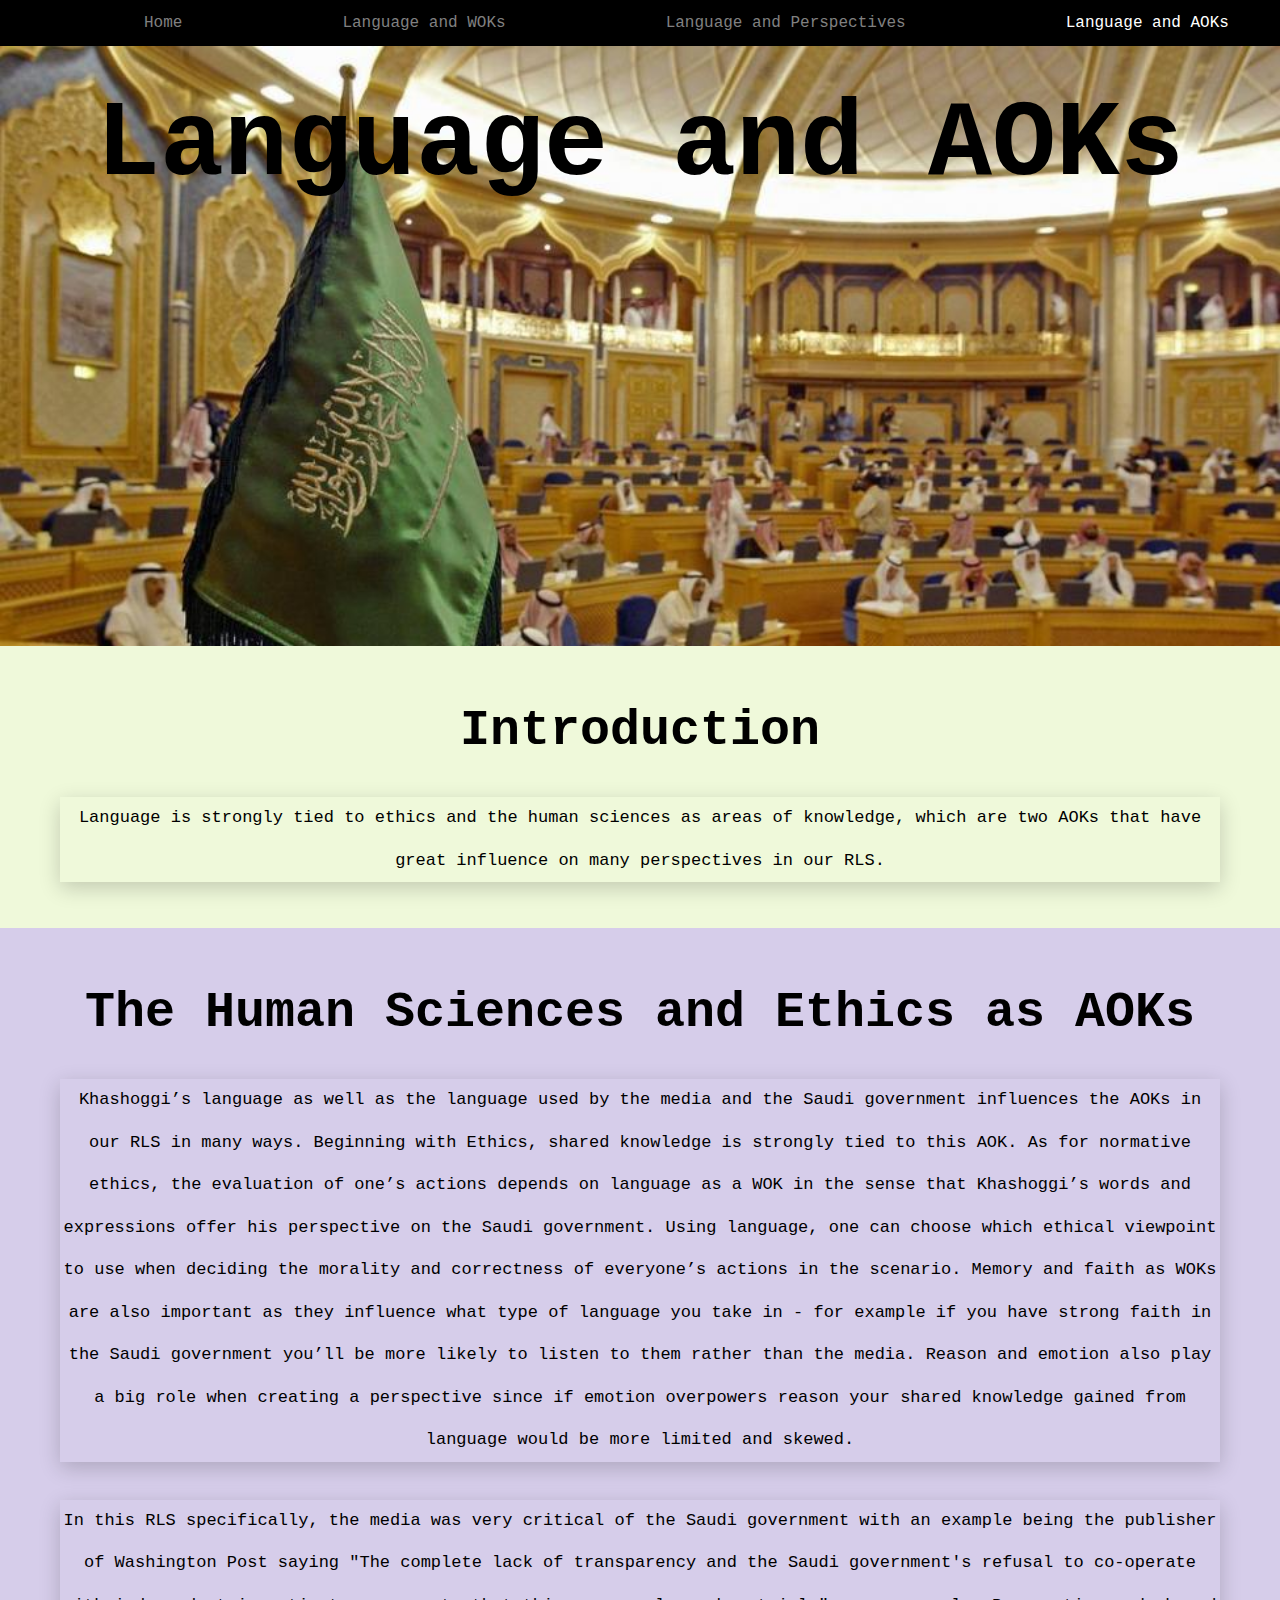
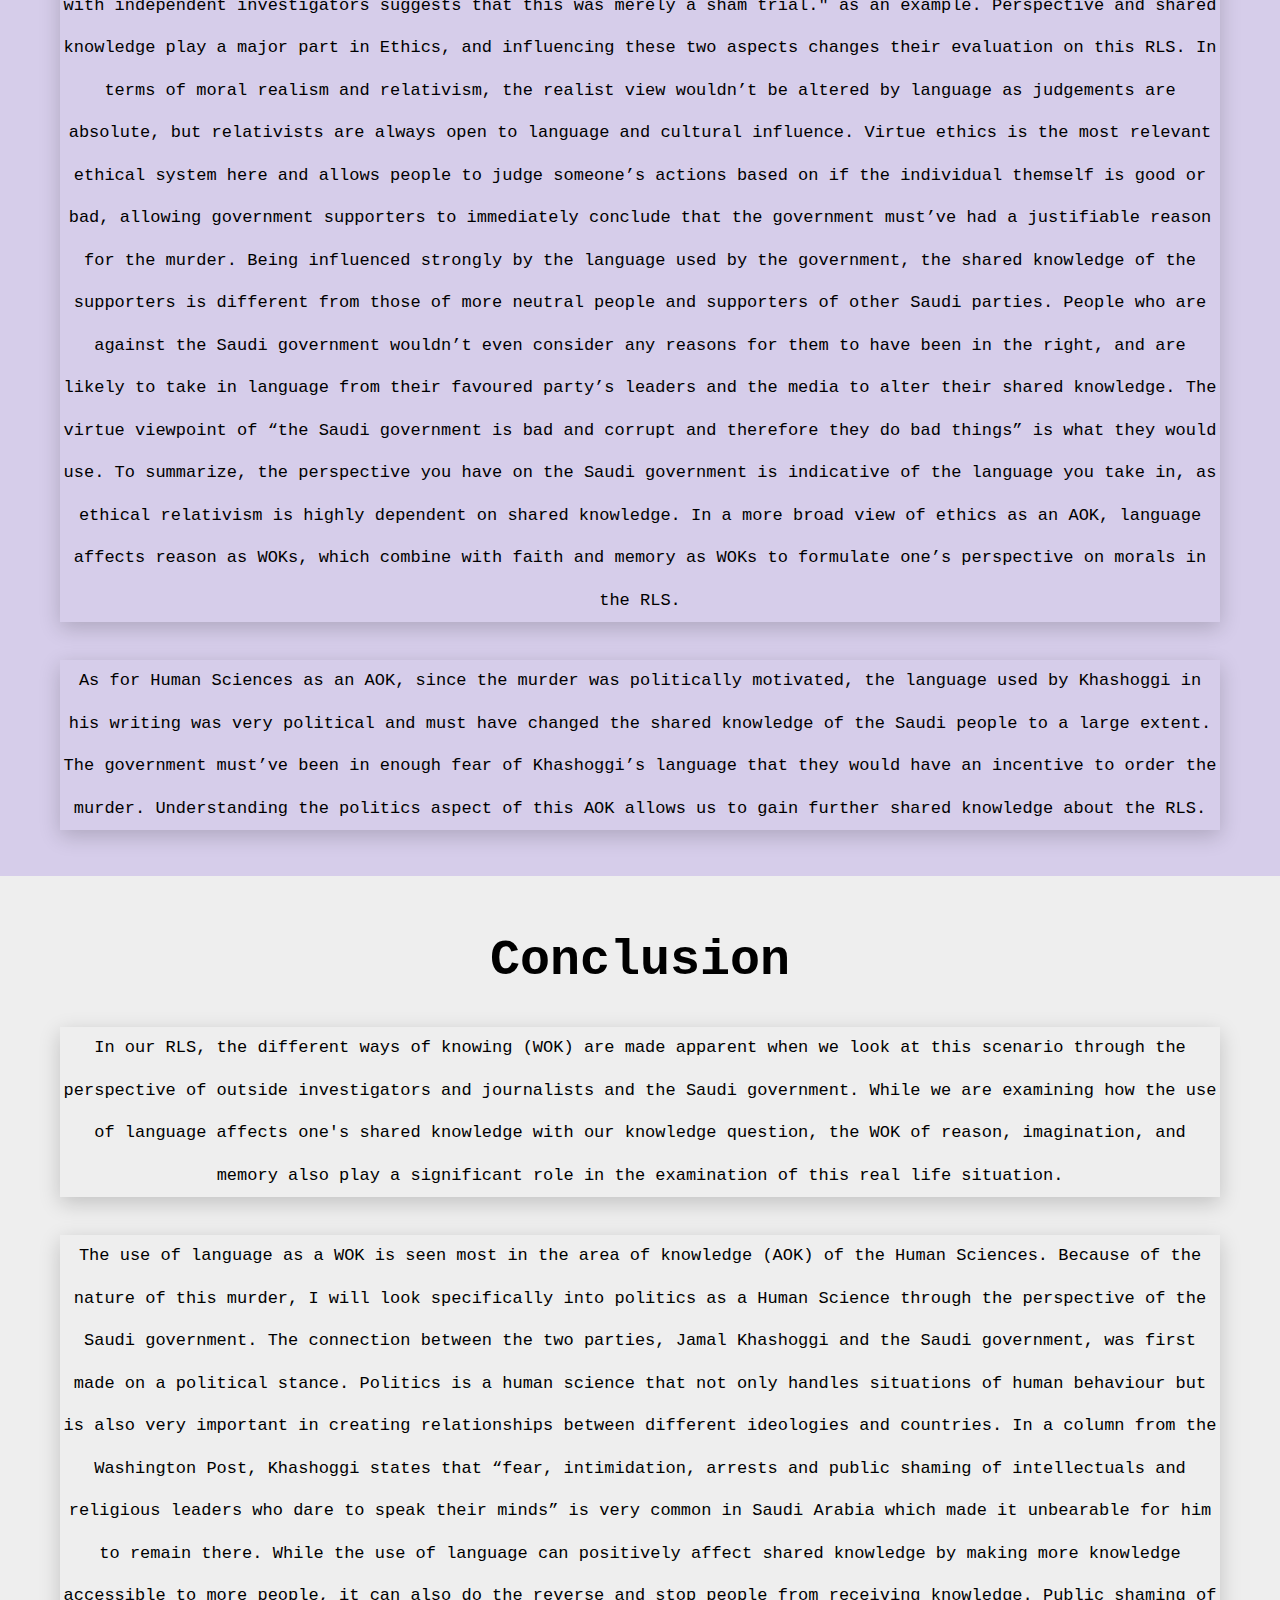
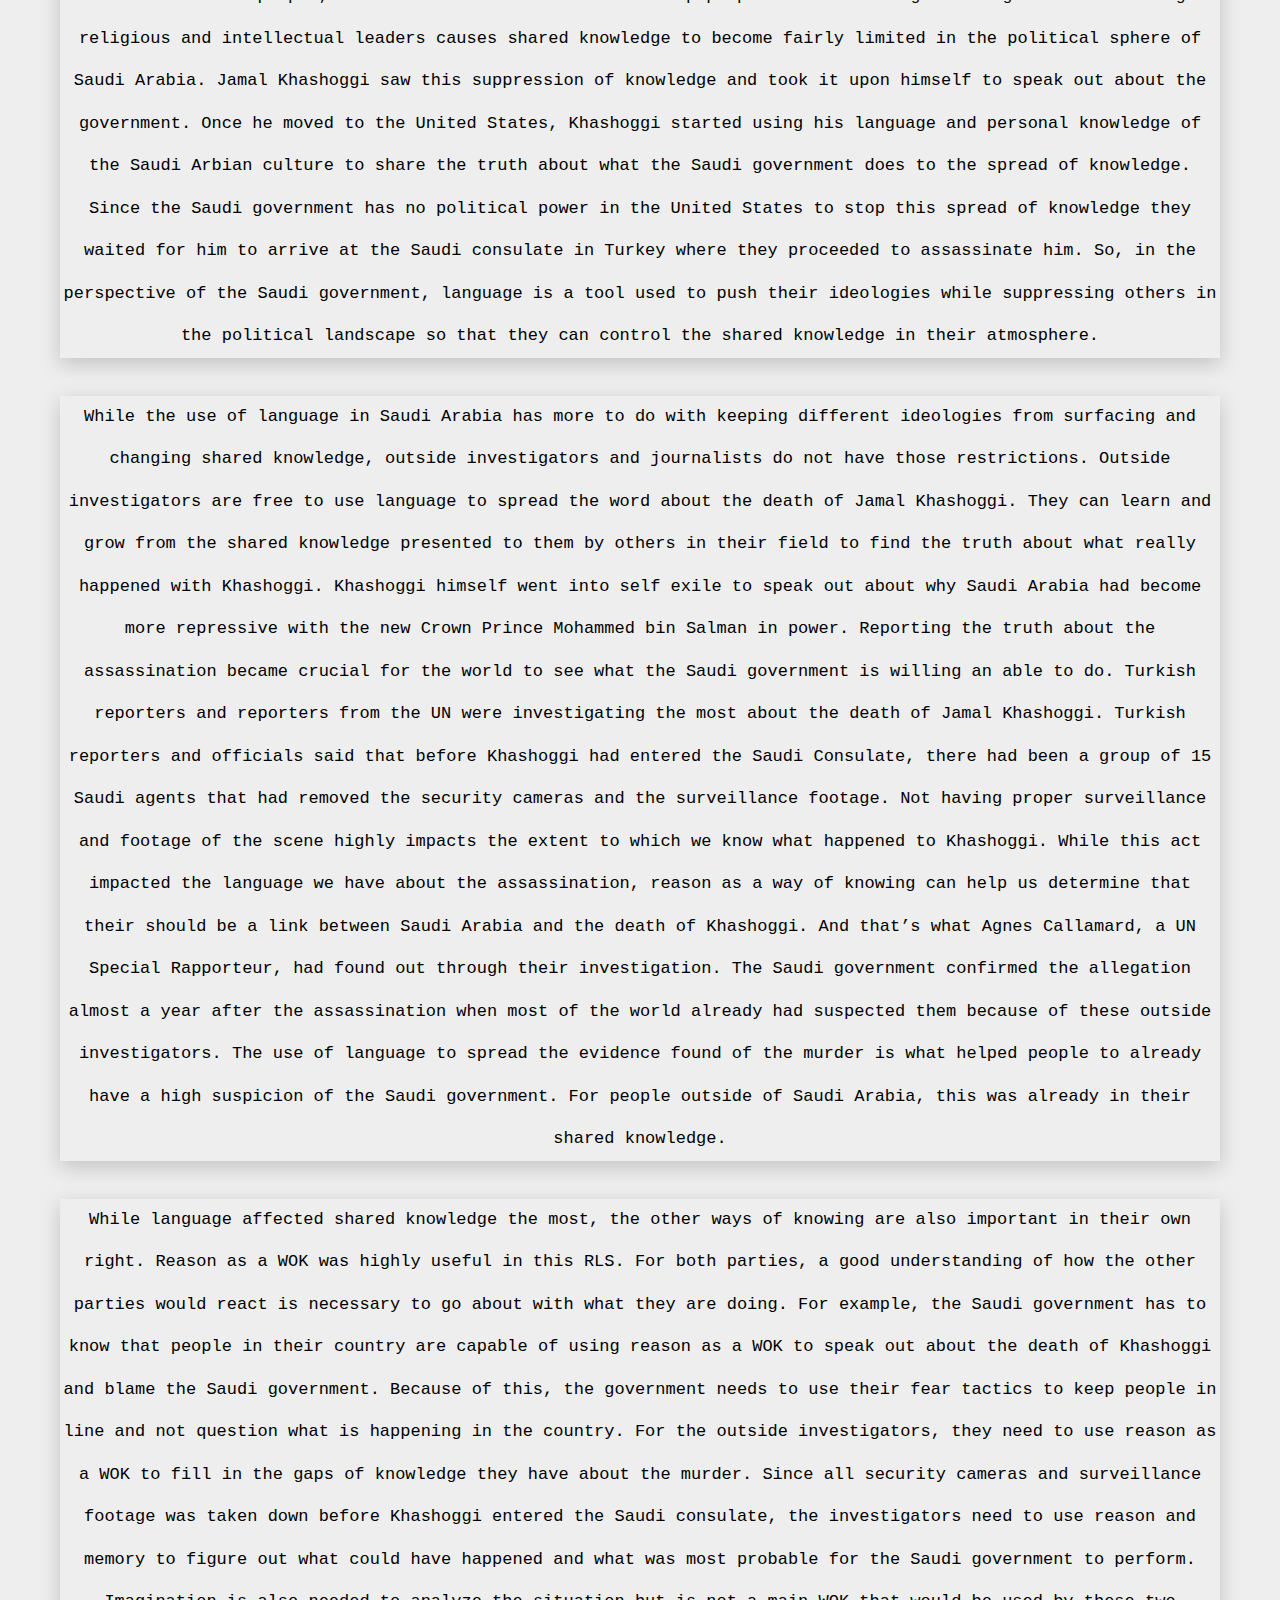
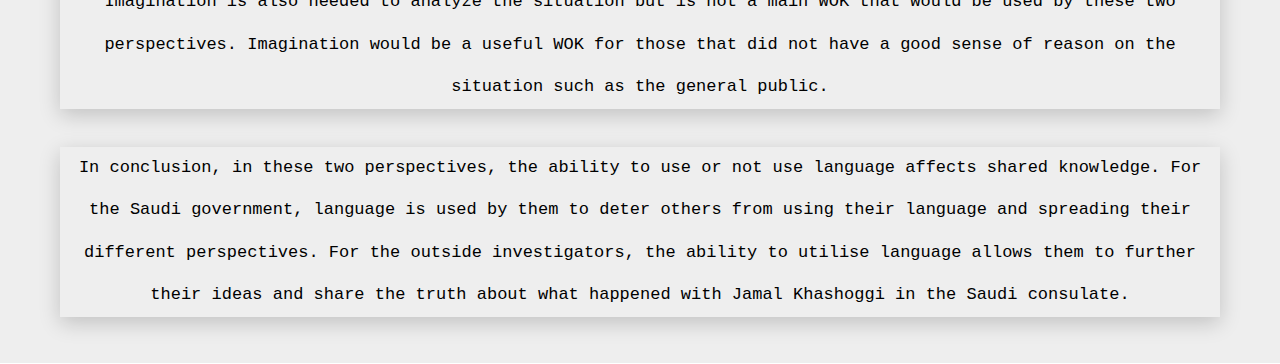
==== index4.html @ 9a2a2fa1 "Add files via upload" ====
<!DOCTYPE html>
<html lang= "en">
<head>
	<title>Jamal Khashoggi</title>
	<link rel="stylesheet" type="text/css" href="basic.css"/>
	<meta charset="UTF-8"/>
</head>
<body>
	<div class = "none">
		<div class="topnav" id="myTopnav">
			<a href="index.html">Home</a>
			<a href="index2.html" class="active">Language and WOKs</a>
			<a href="index3.html">Language and Perspectives</a>
			<a style = "color:white" href="index4.html">Language and AOKs</a>
		</div>
	</div>
	<h1 class = "wildlife">Language and AOKs</h1>
	<div class = "lightblue">
	<br>
		<h2 class = "regular">Introduction</h2>
		<p class = "reg">Language is strongly tied to ethics and the human sciences as areas of knowledge, which are two AOKs that have great influence on many perspectives in 
		our RLS.</p>
		<br><br>
	</div>
	<div class = "soap">
	<br>
		<h2 class = "regular">The Human Sciences and Ethics as AOKs</h2>
		<p class = "reg">Khashoggi’s language as well as the language used by the media and the Saudi government influences the AOKs in our RLS in many ways. Beginning with Ethics, 
		shared knowledge is strongly tied to this AOK. As for normative ethics, the evaluation of one’s actions depends on language as a WOK in the sense that Khashoggi’s words and 
		expressions offer his perspective on the Saudi government. Using language, one can choose which ethical viewpoint to use when deciding the morality and correctness of 
		everyone’s actions in the scenario. Memory and faith as WOKs are also important as they influence what type of language you take in - for example if you have strong faith in 
		the Saudi government you’ll be more likely to listen to them rather than the media. Reason and emotion also play a big role when creating a perspective since if emotion 
		overpowers reason your shared knowledge gained from language would be more limited and skewed.</p>
		<br>
		<p class = "reg">In this RLS specifically, the media was very critical of the Saudi government with an example being the publisher of Washington Post saying "The complete
		lack of transparency and the Saudi government's refusal to co-operate with independent investigators suggests that this was merely a sham trial." as an example. 
		Perspective and shared knowledge play a major part in Ethics, and influencing these two aspects changes their evaluation on this RLS. In terms of moral realism and 
		relativism, the realist view wouldn’t be altered by language as judgements are absolute, but relativists are always open to language and cultural influence. Virtue ethics is 
		the most relevant ethical system here and allows people to judge someone’s actions based on if the individual themself is good or bad, allowing government supporters to
		immediately conclude that the government must’ve had a justifiable reason for the murder. Being influenced strongly by the language used by the government, the shared 
		knowledge of the supporters is different from those of more neutral people and supporters of other Saudi parties. People who are against the Saudi government wouldn’t even 
		consider any reasons for them to have been in the right, and are likely to take in language from their favoured party’s leaders and the media to alter their shared knowledge.
		The virtue viewpoint of “the Saudi government is bad and corrupt and therefore they do bad things” is what they would use. To summarize, the perspective you have on the 
		Saudi government is indicative of the language you take in, as ethical relativism is highly dependent on shared knowledge. In a more broad view of ethics as an AOK, language 
		affects reason as WOKs, which combine with faith and memory as WOKs to formulate one’s perspective on morals in the RLS. </p>
		<br>
		<p class = "reg">As for Human Sciences as an AOK, since the murder was politically motivated, the language used by Khashoggi in his writing was very political and must have 
		changed the shared knowledge of the Saudi people to a large extent.  The government must’ve been in enough fear of Khashoggi’s language that they would have an incentive to 
		order the murder.  Understanding the politics aspect of this AOK allows us to gain further shared knowledge about the RLS.</p>
		<br><br>
	</div>
	<div class = "green">
	<br>
		<h2 class = "regular">Conclusion</h2>
		<p class = "reg">In our RLS, the different ways of knowing (WOK) are made apparent when we look at this scenario through the perspective of outside investigators and 
		journalists and the Saudi government. While we are examining how the use of language affects one's shared knowledge with our knowledge question, the WOK of reason, 
		imagination, and memory also play a significant role in the examination of this real life situation.  </p>
		<br>
		<p class = "reg">The use of language as a WOK is seen most in the area of knowledge (AOK) of the Human Sciences. Because of the nature of this murder, I will look 
		specifically into politics as a Human Science through the perspective of the Saudi government. The connection between the two parties, Jamal Khashoggi and the Saudi 
		government, was first made on a political stance. Politics is a human science that not only handles situations of human behaviour but is also very important in creating 
		relationships between different ideologies and countries. In a column from the Washington Post, Khashoggi states that “fear, intimidation, arrests and public shaming of 
		intellectuals and religious leaders who dare to speak their minds” is very common in Saudi Arabia which made it unbearable for him to remain there. While the use of 
		language can positively affect shared knowledge by making more knowledge accessible to more people, it can also do the reverse and stop people from receiving knowledge. 
		Public shaming of religious and intellectual leaders causes shared knowledge to become fairly limited in the political sphere of Saudi Arabia. Jamal Khashoggi saw this 
		suppression of knowledge and took it upon himself to speak out about the government. Once he moved to the United States, Khashoggi started using his language and personal 
		knowledge of the Saudi Arbian culture to share the truth about what the Saudi government does to the spread of knowledge. Since the Saudi government has no political power 
		in the United States to stop this spread of knowledge they waited for him to arrive at the Saudi consulate in Turkey where they proceeded to assassinate him. So, in the 
		perspective of the Saudi government, language is a tool used to push their ideologies while suppressing others in the political landscape so that they can control the shared 
		knowledge in their atmosphere. </p>
		<br>
		<p class = "reg">While the use of language in Saudi Arabia has more to do with keeping different ideologies from surfacing and changing shared knowledge, outside 
		investigators and journalists do not have those restrictions. Outside investigators are free to use language to spread the word about the death of Jamal Khashoggi. 
		They can learn and grow from the shared knowledge presented to them by others in their field to find the truth about what really happened with Khashoggi. Khashoggi himself 
		went into self exile to speak out about why Saudi Arabia had become more repressive with the new Crown Prince Mohammed bin Salman in power. Reporting the truth about the 
		assassination became crucial for the world to see what the Saudi government is willing an able to do. Turkish reporters and reporters from the UN were investigating the most 
		about the death of Jamal Khashoggi. Turkish reporters and officials said that before Khashoggi had entered the Saudi Consulate, there had been a group of 15 Saudi agents 
		that had removed the security cameras and the surveillance footage. Not having proper surveillance and footage of the scene highly impacts the extent to which we know what 
		happened to Khashoggi. While this act impacted the language we have about the assassination, reason as a way of knowing can help us determine that their should be a link
		between Saudi Arabia and the death of Khashoggi. And that’s what Agnes Callamard, a UN Special Rapporteur, had found out through their investigation. The Saudi government 
		confirmed the allegation almost a year after the assassination when most of the world already had suspected them because of these outside investigators. The use of language 
		to spread the evidence found of the murder is what helped people to already have a high suspicion of the Saudi government. For people outside of Saudi Arabia, this was 
		already in their shared knowledge.</p>
		<br>
		<p class = "reg">While language affected shared knowledge the most, the other ways of knowing are also important in their own right. Reason as a WOK was highly useful in 
		this RLS. For both parties, a good understanding of how the other parties would react is necessary to go about with what they are doing. For example, the Saudi government 
		has to know that people in their country are capable of using reason as a WOK to speak out about the death of Khashoggi and blame the Saudi government. Because of this, the 
		government needs to use their fear tactics to keep people in line and not question what is happening in the country. For the outside investigators, they need to use reason 
		as a WOK to fill in the gaps of knowledge they have about the murder. Since all security cameras and surveillance footage was taken down before Khashoggi entered the Saudi 
		consulate, the investigators need to use reason and memory to figure out what could have happened and what was most probable for the Saudi government to perform. Imagination is
		also needed to analyze the situation but is not a main WOK that would be used by these two perspectives. Imagination would be a useful WOK for those that did not have a good 
		sense of reason on the situation such as the general public.</p>
		<br>
		<p class = "reg">In conclusion, in these two perspectives, the ability to use or not use language affects shared knowledge. For the Saudi government, language is used by
		them to deter others from using their language and spreading their different perspectives. For the outside investigators, the ability to utilise language allows them to 
		further their ideas and share the truth about what happened with Jamal Khashoggi in the Saudi consulate.</p>
		<br><br>
	</div>
</body>
</html>
---- basic.css ----
.polaroid11 {
	background-color: white;
	display: block;
    margin-left: auto;
    margin-right: auto;
	width: 30%;
}
.things {
	background-image: url("thingsbackground.jpg");
	line-height: 150pt;
    color: white;
	font-family: "forte", monospace;
	text-align: center;
	font-size: 80pt;
	background-size: cover;
	height: 600px; 
	width: 100%;
    background-repeat: no-repeat;
	margin: 0 0 0 0;
}
body {
	margin: 0 0 0 0;
}
.icon {
	width: 30px;
	height: 30px;
	margin-top: 5px;
	margin-right: 10px;
	margin-left: 10px;
	margin-bottom: 5px;
}
.topnav2 {
    background-color: black;
    overflow: hidden;
	box-shadow: none;
}
.other {
	font-family: "berlin sans fb", monospace;
	font-size: 15pt;
	color: white;
	text-decoration: none;
	line-height: 2;
	padding: 14px 16px;
}
.none {
	box-shadow: none;
}
li {
	font-family: "berlin sans fb", monospace;
	font-size: 20px;
	line-height: 4;
}
.bibliography {
	background-image: url("bibbackground.jpg");
	line-height: 150pt;
    color: white;
	font-family: "forte", monospace;
	text-align: center;
	font-size: 80pt;
	background-size: cover;
	height: 600px; 
	width: 100%;
    background-repeat: no-repeat;
	margin: 0 0 0 0;
}
.human {
	background-image: url("humanbackground.jpg");
	line-height: 150pt;
    color: black;
	font-family: "forte", monospace;
	text-align: center;
	font-size: 80pt;
	background-size: cover;
	height: 600px; 
	width: 100%;
    background-repeat: no-repeat;
	margin: 0 0 0 0;
}
.soil {
	background-image: url("soilbackground.jpg");
	line-height: 150pt;
    color: black;
	font-family: "forte", monospace;
	text-align: center;
	font-size: 80pt;
	background-size: cover;
	height: 600px; 
	width: 100%;
	background-repeat: no-repeat;
	margin: 0 0 0 0
}
.polaroid10 {
	width: 30%;
	margin-bottom: 25px;
	margin-left: 66%;
	margin-top: -333px;
	background-color: white;
}
.polaroid9 {
	width: 30%;
	margin-bottom: 25px;
	margin-left: 35%;
	margin-top: -333px;
	background-color: white;
}
.polaroid8 {
	width: 30%;
	margin-bottom: 25px;
	margin-left: 4%;
	margin-top: 0%;
	background-color: white;
}
.vegetation {
	background-image: url("vegetationbackground.jpg");
	line-height: 150pt;
    color: white;
	font-family: "forte", monospace;
	text-align: center;
	font-size: 80pt;
	background-size: cover;
	height: 600px; 
	width: 100%;
    background-repeat: no-repeat;
	margin: 0 0 0 0;
	padding: 0;
}
.textbox5 {
	font-family: "berlin sans fb", monospace;
	font-size: 20px;
	background: lightblue;
	width: max-width;
	height: 250px;
    padding: 25px;
	margin-top: -305px;
    margin-left: 405px;
	text-align: center;
	margin-right: 10px;
}
.textbox4 {
	font-family: "berlin sans fb", monospace;
	font-size: 20px;
	line-height: 2;
	background: #EAF8C9;
	width: max-width;
	height: 250px;
    padding: 25px;
	margin-top: -305px;
    margin-left: 405px;
	text-align: center;
	margin-right: 10px;
}
.textbox11 {
	font-family: "berlin sans fb", monospace;
	font-size: 20px;
	line-height: 2;
	background: #FADBDC;
	width: max-width;
	height: 250px;
    padding: 25px;
	margin-top: -305px;
    margin-left: 405px;
	text-align: center;
	margin-right: 10px;
}
.wildlife {
	background-image: url("aok.jpg");
	line-height: 150pt;
    color: black;
	font-family: "Brush Script MT", monospace;
	text-align: center;
	font-size: 80pt;
	background-size: cover;
	height: 600px; 
	width: 100%;
    background-repeat: no-repeat;
	margin: 0 0 0 0
}
.change {
	height: 237px;
	width: 100%;
}
.polaroid7 {
	width: 30%;
	margin-top: -23%;
	margin-left: 50%;
	background-color: white;
	box-shadow: 0 4px 8px 0 rgba(0, 0, 0, 0.2), 0 6px 10px 0 rgba(0, 0, 0, 0.19)
}
.polaroid6 {
	width: 30%;
	margin-left: 19%;
	background-color: white;
	box-shadow: 0 4px 8px 0 rgba(0, 0, 0, 0.2), 0 6px 20px 0 rgba(0, 0, 0, 0.19)
}
.polaroidvideo {
	width: 30%;
	margin-bottom: 25px;
	margin-left: 35%;
	background-color: white;
	box-shadow: 0 4px 8px 0 rgba(0, 0, 0, 0.2), 0 6px 20px 0 rgba(0, 0, 0, 0.19)
}
.polaroidalone {
	width: 30%;
	margin-bottom: 25px;
	margin-left: 35%;
	background-color: white;
	box-shadow: 0 4px 8px 0 rgba(0, 0, 0, 0.2), 0 6px 20px 0 rgba(0, 0, 0, 0.19)
}
.polaroid5 {
	width: 53%;
	margin-bottom: 25px;
	margin-left: 324px;
	background-color: white;
}
.polaroid4 {
	width: 20%;
	margin-bottom: 25px;
	margin-left: 54.5%;
	margin-top: -428px;
	background-color: white;
}
.polaroid3 {
	width: 31.5%;
	margin-bottom: 25px;
	margin-left: 324px;
	margin-top: 20px;
	background-color: white;
}
.landforms {
	line-height: 150pt;
    color: red;
	font-family: "Brush Script MT", monospace;
	text-align: center;
	font-size: 80pt;
	background-image: url("perspective.jpg");
	background-size: cover;
	height: 600px; 
	width: 100%;
    background-repeat: no-repeat;
	margin: 0 0 0 0
}
.pink {
	background: #F9EBDF;
}
.green {
	background: #EEEEEE;
}
.lightblue {
	background-color: #EFF9DA;
}
.soap {
	background-color: #D6CDEA;
}
.ocean {
	background-color: #f7e2e9;
}
.timeline {
	margin-left: 10%;
	margin-right: 10%;
	width: 80%;
	height: 80%;
}
div.polaroid2 {
  width: 31.5%;
  background-color: white;
  box-shadow: 0 4px 8px 0 rgba(0, 0, 0, 0.2), 0 6px 20px 0 rgba(0, 0, 0, 0.19);
  margin-bottom: 25px;
  margin-left: 35%;
  margin-top: -32.65%;
}
.reg {
	font-family: "Calibri", monospace;
	font-size: 17px;
	text-align: center;
	margin-top: 10px;
	margin-bottom: 10px;
	margin-left: 60px;
	margin-right: 60px;
	line-height: 2.5;
	box-shadow: 0 4px 8px 0 rgba(0, 0, 0, 0), 0 6px 20px 0 rgba(0, 0, 0, 0.19);
}
.regular {
	font-family: "Brush script MT", monospace;
	font-size: 50px;
	text-align: center;
	line-height: 1;
}
.caption {
	font-family: "berlin sans fb", monospace;
	font-size: 16px;
	text-align: center;
}
.catch {
	font-family: "forte", monospace;
	font-size: 50px;
	text-align: center;
}
.background {
	background-image: url("citystreets.jpg");
	background-size: 100%;
	background-repeat: no-repeat; 
}
div.gallery {
    border: 1px solid #ccc;
}
div.gallery:hover {
    opacity: 0.6;
	transition: .5s ease;
}
div.gallery img {
    width: 100%;
    height: 200px;
}
div.desc {
    padding: 15px;
    text-align: center;
	font-family: "berlin sans fb", monospace;
}
* {
    box-sizing: border-box;
}
.responsive {
    padding: 0 6px;
    float: left;
    width: 24.99999%;
	margin-left: 80px;
}
@media only screen and (max-width: 700px) {
    .responsive {
        width: 49.99999%;
        margin: 6px 0;
    }
}
@media only screen and (max-width: 500px) {
    .responsive {
        width: 100%
    }
}
.clearfix:after {
    content: "";
    display: table;
    clear: both;
}
.climate {
	line-height: 150pt;
    color: red;
	font-family: "Brush Script MT", monospace;
	text-align: center;
	font-size: 80pt;
	background-image: url("wok.jpg");
	background-size: cover;
	height: 600px; 
	width: 100%;
    background-repeat: no-repeat;
	margin: 0 0 0 0
	
}
.text {
  color: white;
  font-size: 20px;
  position: absolute;
  top: 50%;
  left: 50%;
  transform: translate(-50%, -50%);
  -ms-transform: translate(-50%, -50%);
}
.textbox2 {
	font-family: "berlin sans fb", monospace;
	font-size: 20px;
	background-color: white;
	width: max-wdth;
	height: 250px;
    padding: 25px;
	margin-top: -308px;
    margin-left: 405px;
	margin-right: 10px;
}
.places {
	width: 400px;
	height: 250px;
	border: white;
	margin-left: 10px;
	box-shadow: 0 4px 8px 0 rgba(0, 0, 0, 0.2), 0 6px 20px 0 rgba(0, 0, 0, 0.19);
}
.topplaces {
	font-family: "berlin sans fb", monospace;
	font-size: 25px;
	color: black;
	text-align: center;
}
img {
	width: 100%;
}
div.polaroid {
width: 400px;
	height: 400px;
  background-color: white;
  box-shadow: 0 4px 8px 0 rgba(0, 0, 0, 0.2), 0 6px 20px 0 rgba(0, 0, 0, 0.19);
  margin-bottom: 25px;
  margin-left: 67%;
  margin-top: -434px;
}
div.container {
  text-align: center;
  padding: 10px 20px;
}
.toplaces  {
	font-family: "forte", monospace;
	font-size: 50px;
	color: white;
	text-align: center;
}
.textbox {
	font-family: "berlin sans fb", monospace;
	font-size: 20px;
	background-color: white;
    width: 800px;
	height: 400px;
    padding: 25px;
	margin-top: 25px;
    margin-left: 0px;
	text-align: justify;
	line-height: 2.9;
	background: #EAF8C9;
}
p {
	font-family: "berlin sans fb", monospace;
	font-size: 15 px;
}
div {
	<!box-shadow: 0 4px 8px 0 rgba(0, 0, 0, 0.2), 0 6px 20px 0 rgba(0, 0, 0, 0.19)>;
}
.boreal{
	line-height: 100pt;
    color: #E91313;
	font-family: "Brush Script MT", monospace;
	text-align: center;
	font-size: 80pt;
	background-image: url("home.jpg");
	background-size: cover;
	height: 600px; 
	width: 100%;
    background-repeat: no-repeat;
	margin: 0 0 0 0
}
a {
	font-family: "Berlin Sans FB", monospace;
	margin-left: 10%
}
/* Add a white background color to the top navigation */
.topnav {
    background-color: black;
    overflow: hidden;
	box-shadow: none;
}

/* Style the links inside the navigation bar */
.topnav a {
    float: left;
    display: block;
    color: gray;
    text-align: center;
    padding: 14px 16px;
    text-decoration: none;
    font-size: 16px;
}



/* Hide the link that should open and close the topnav on small screens */
.topnav .icon {
    display: none;
}

/* Add a dark background on topnav links and the dropdown button on hover */
.topnav a:hover, .dropdown:hover .dropbtn {
    background-color: black;
    color: white;
}
/* Add an active class to highlight the current page */
.active {
	color: white;
}
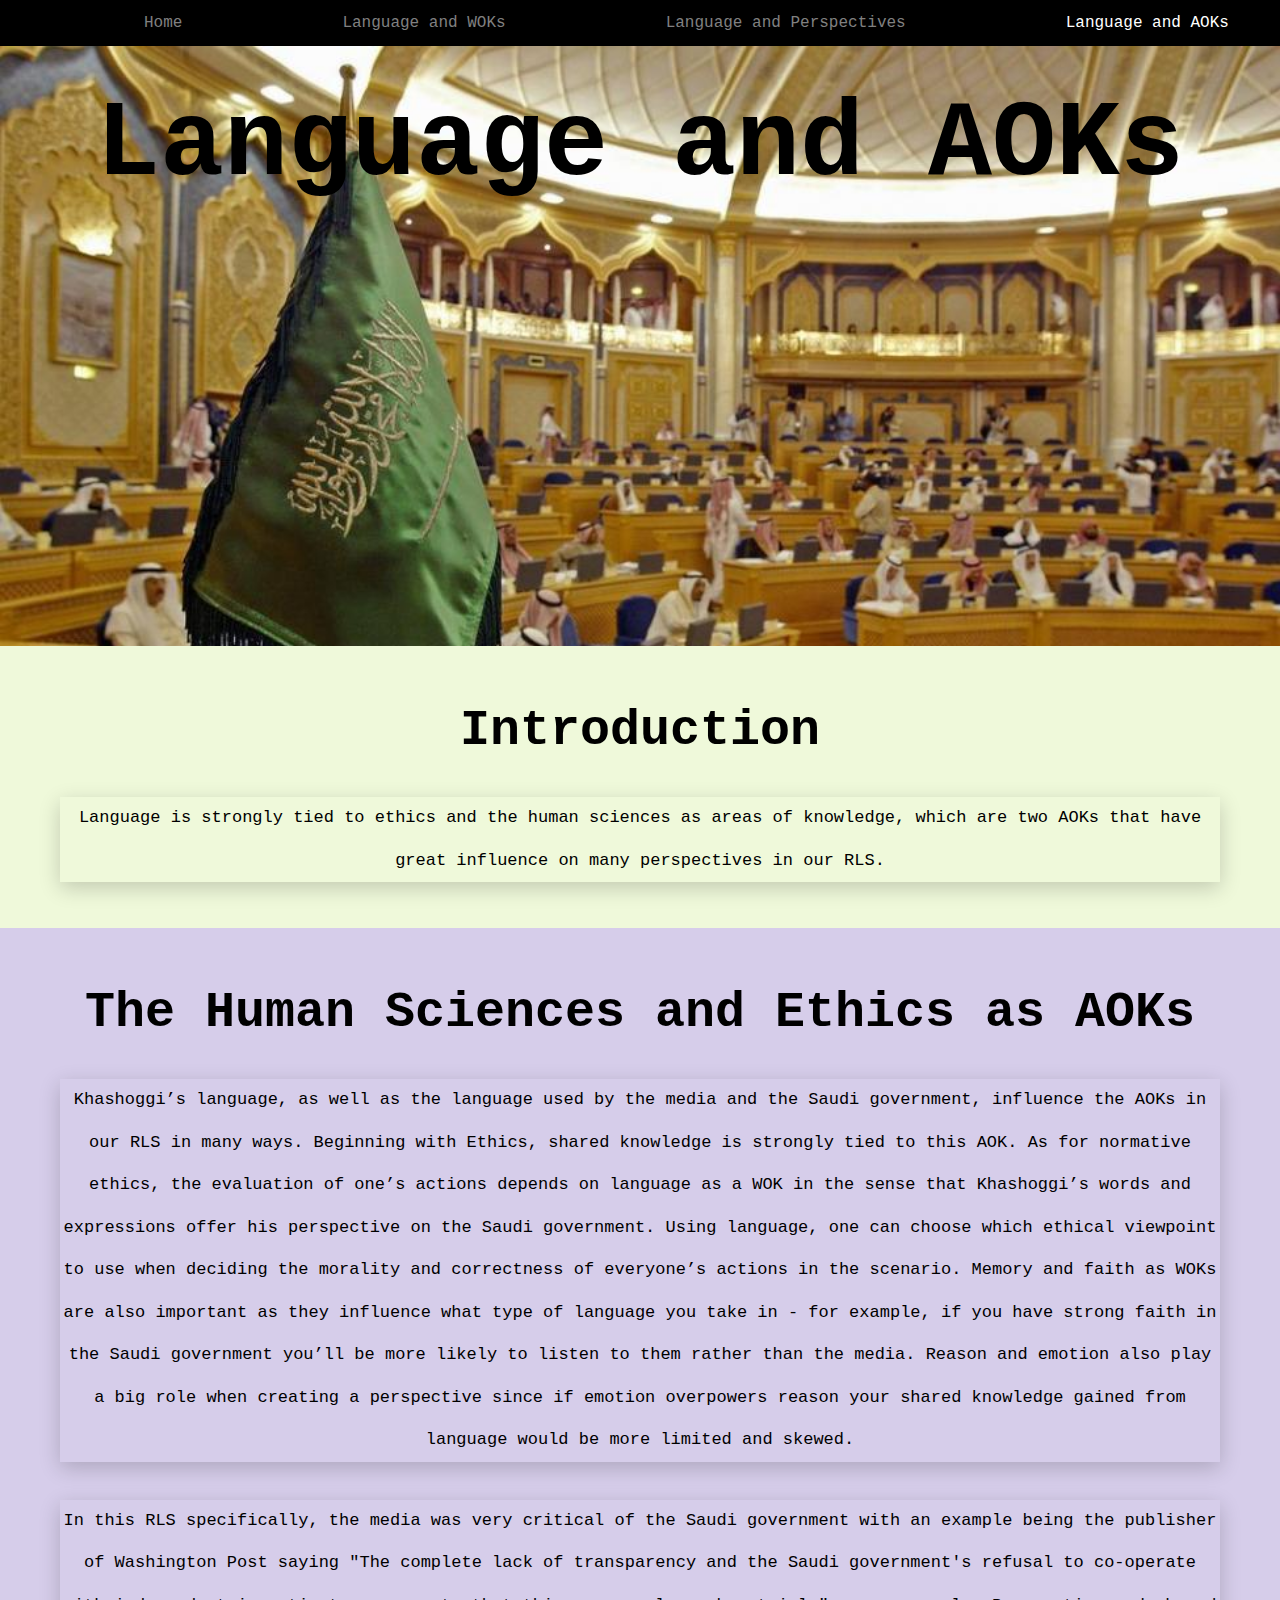
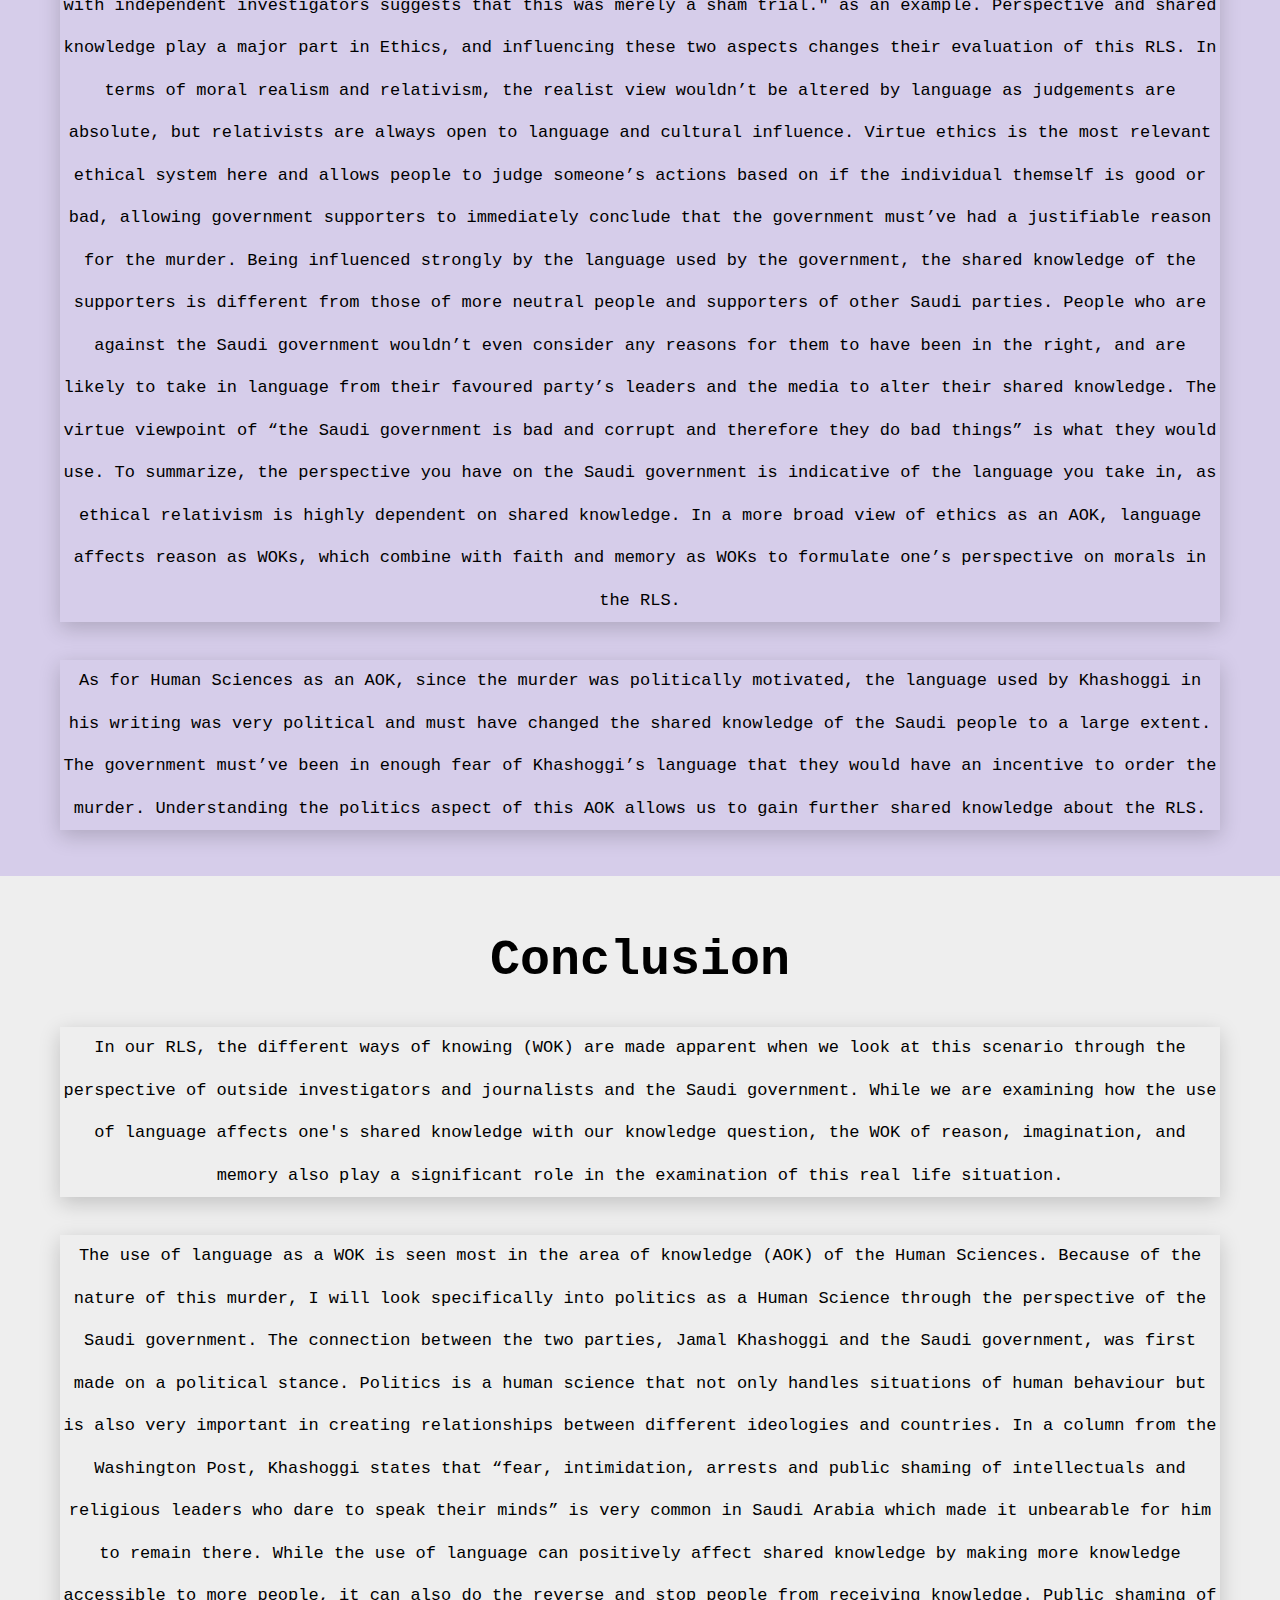
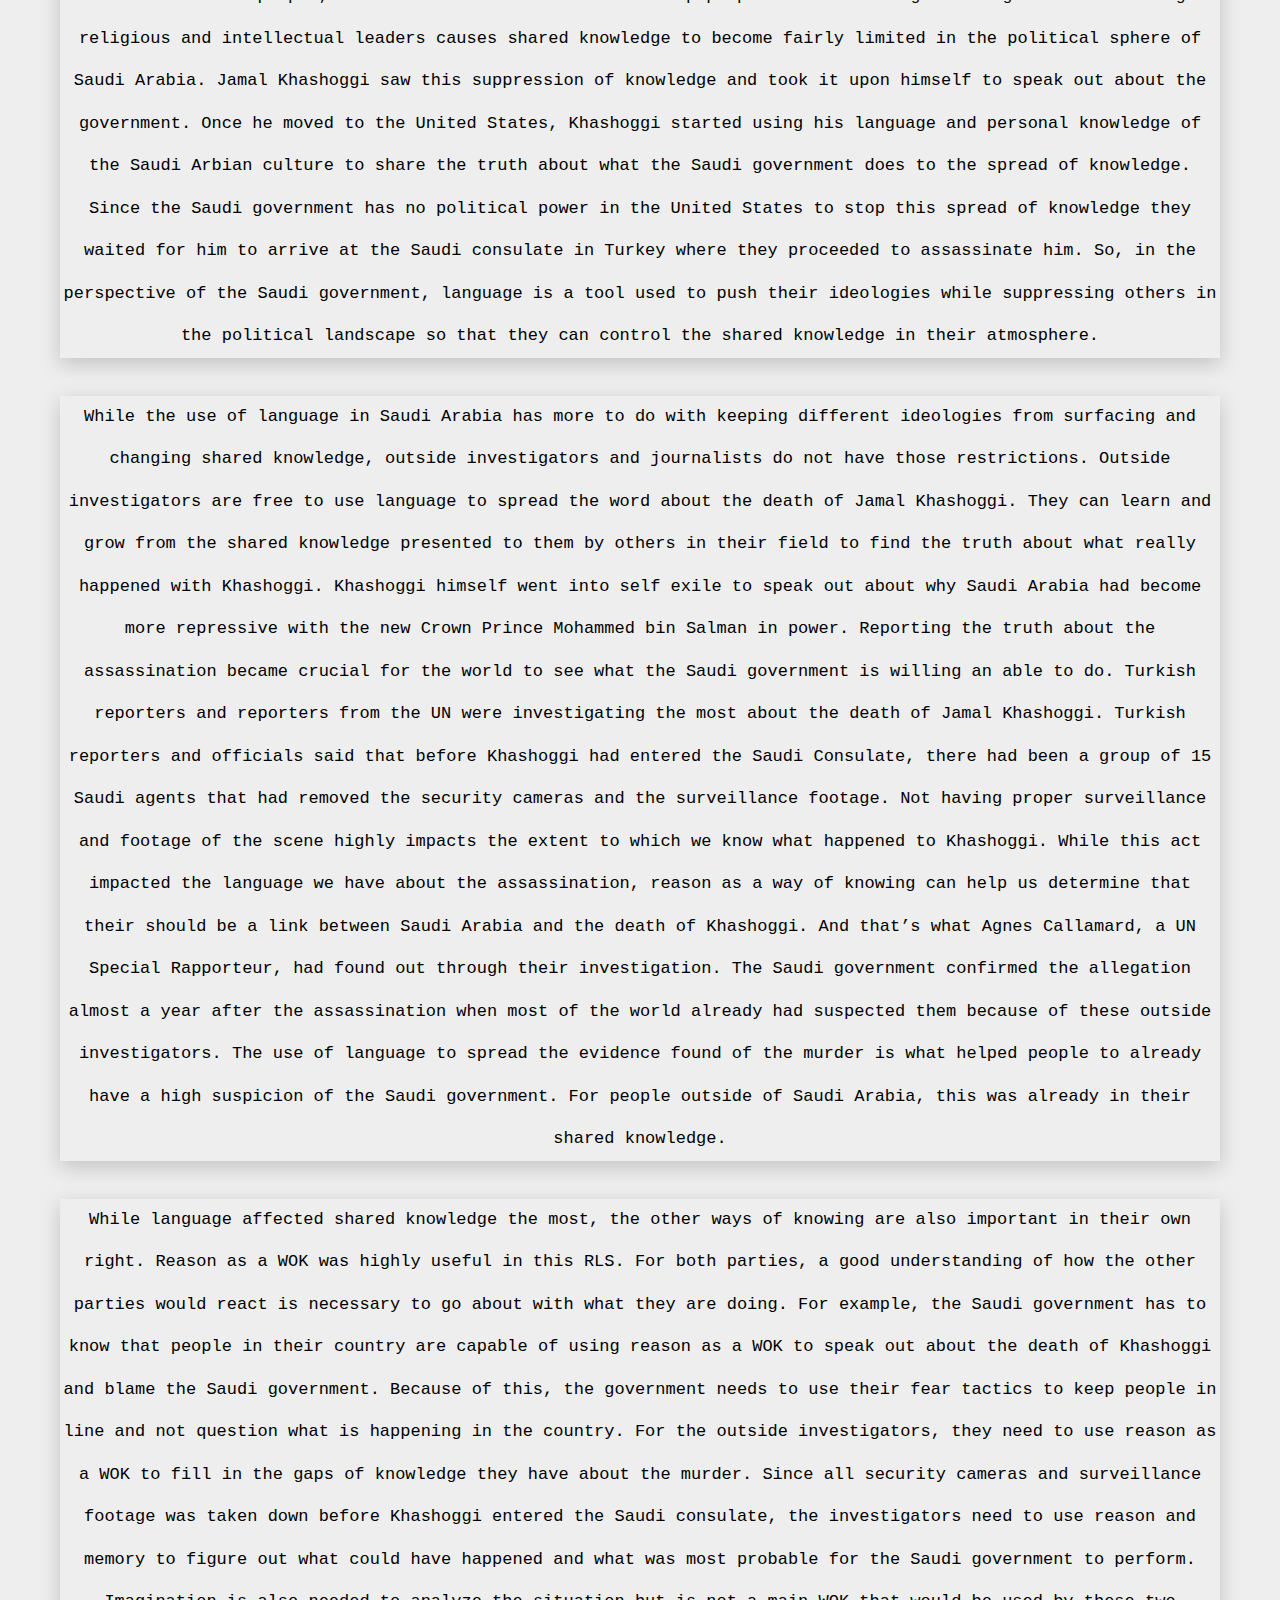
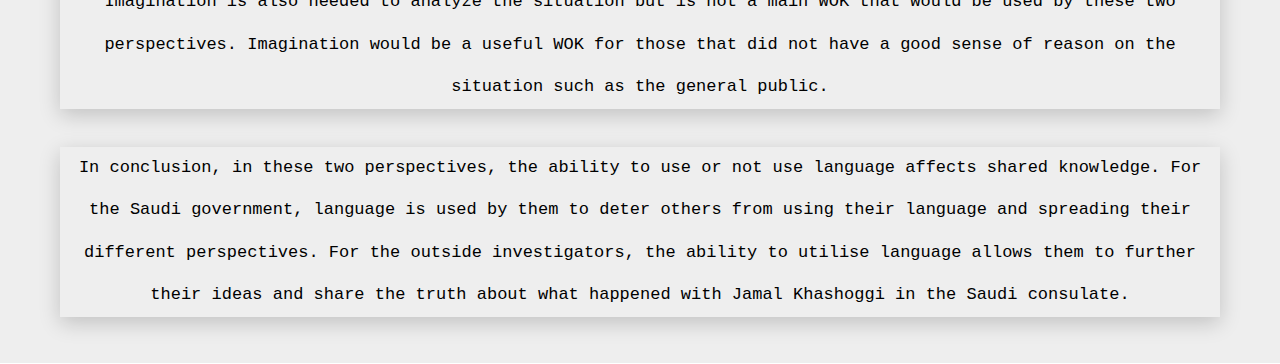
==== commit 75c23270: "Add files via upload" ====
--- a/index4.html
+++ b/index4.html
@@ -25,28 +25,28 @@
 	<div class = "soap">
 	<br>
 		<h2 class = "regular">The Human Sciences and Ethics as AOKs</h2>
-		<p class = "reg">Khashoggi’s language as well as the language used by the media and the Saudi government influences the AOKs in our RLS in many ways. Beginning with Ethics, 
-		shared knowledge is strongly tied to this AOK. As for normative ethics, the evaluation of one’s actions depends on language as a WOK in the sense that Khashoggi’s words and 
-		expressions offer his perspective on the Saudi government. Using language, one can choose which ethical viewpoint to use when deciding the morality and correctness of 
-		everyone’s actions in the scenario. Memory and faith as WOKs are also important as they influence what type of language you take in - for example if you have strong faith in 
-		the Saudi government you’ll be more likely to listen to them rather than the media. Reason and emotion also play a big role when creating a perspective since if emotion 
-		overpowers reason your shared knowledge gained from language would be more limited and skewed.</p>
+		<p class = "reg">	Khashoggi’s language, as well as the language used by the media and the Saudi government, influence the AOKs in our RLS in many ways. Beginning with 
+		Ethics, shared knowledge is strongly tied to this AOK. As for normative ethics, the evaluation of one’s actions depends on language as a WOK in the sense that Khashoggi’s 
+		words and expressions offer his perspective on the Saudi government. Using language, one can choose which ethical viewpoint to use when deciding the morality and correctness 
+		of everyone’s actions in the scenario. Memory and faith as WOKs are also important as they influence what type of language you take in - for example, if you have strong 
+		faith in the Saudi government you’ll be more likely to listen to them rather than the media. Reason and emotion also play a big role when creating a perspective since if 
+		emotion overpowers reason your shared knowledge gained from language would be more limited and skewed.</p>
 		<br>
-		<p class = "reg">In this RLS specifically, the media was very critical of the Saudi government with an example being the publisher of Washington Post saying "The complete
-		lack of transparency and the Saudi government's refusal to co-operate with independent investigators suggests that this was merely a sham trial." as an example. 
-		Perspective and shared knowledge play a major part in Ethics, and influencing these two aspects changes their evaluation on this RLS. In terms of moral realism and 
-		relativism, the realist view wouldn’t be altered by language as judgements are absolute, but relativists are always open to language and cultural influence. Virtue ethics is 
-		the most relevant ethical system here and allows people to judge someone’s actions based on if the individual themself is good or bad, allowing government supporters to
-		immediately conclude that the government must’ve had a justifiable reason for the murder. Being influenced strongly by the language used by the government, the shared 
-		knowledge of the supporters is different from those of more neutral people and supporters of other Saudi parties. People who are against the Saudi government wouldn’t even 
-		consider any reasons for them to have been in the right, and are likely to take in language from their favoured party’s leaders and the media to alter their shared knowledge.
-		The virtue viewpoint of “the Saudi government is bad and corrupt and therefore they do bad things” is what they would use. To summarize, the perspective you have on the 
-		Saudi government is indicative of the language you take in, as ethical relativism is highly dependent on shared knowledge. In a more broad view of ethics as an AOK, language 
-		affects reason as WOKs, which combine with faith and memory as WOKs to formulate one’s perspective on morals in the RLS. </p>
+		<p class = "reg">In this RLS specifically, the media was very critical of the Saudi government with an example being the publisher of Washington Post saying "The complete 
+		lack of transparency and the Saudi government's refusal to co-operate with independent investigators suggests that this was merely a sham trial." as an example. Perspective 
+		and shared knowledge play a major part in Ethics, and influencing these two aspects changes their evaluation of this RLS. In terms of moral realism and relativism, the 
+		realist view wouldn’t be altered by language as judgements are absolute, but relativists are always open to language and cultural influence. Virtue ethics is the most 
+		relevant ethical system here and allows people to judge someone’s actions based on if the individual themself is good or bad, allowing government supporters to immediately
+		conclude that the government must’ve had a justifiable reason for the murder. Being influenced strongly by the language used by the government, the shared knowledge of the 
+		supporters is different from those of more neutral people and supporters of other Saudi parties. People who are against the Saudi government wouldn’t even consider any 
+		reasons for them to have been in the right, and are likely to take in language from their favoured party’s leaders and the media to alter their shared knowledge. The virtue 
+		viewpoint of “the Saudi government is bad and corrupt and therefore they do bad things” is what they would use. To summarize, the perspective you have on the Saudi 
+		government is indicative of the language you take in, as ethical relativism is highly dependent on shared knowledge. In a more broad view of ethics as an AOK, language 
+		affects reason as WOKs, which combine with faith and memory as WOKs to formulate one’s perspective on morals in the RLS.</p>
 		<br>
-		<p class = "reg">As for Human Sciences as an AOK, since the murder was politically motivated, the language used by Khashoggi in his writing was very political and must have 
-		changed the shared knowledge of the Saudi people to a large extent.  The government must’ve been in enough fear of Khashoggi’s language that they would have an incentive to 
-		order the murder.  Understanding the politics aspect of this AOK allows us to gain further shared knowledge about the RLS.</p>
+		<p class = "reg">As for Human Sciences as an AOK, since the murder was politically motivated, the language used by Khashoggi in his writing was very political and must 
+		have changed the shared knowledge of the Saudi people to a large extent.  The government must’ve been in enough fear of Khashoggi’s language that they would have an 
+		incentive to order the murder.  Understanding the politics aspect of this AOK allows us to gain further shared knowledge about the RLS.</p>
 		<br><br>
 	</div>
 	<div class = "green">
